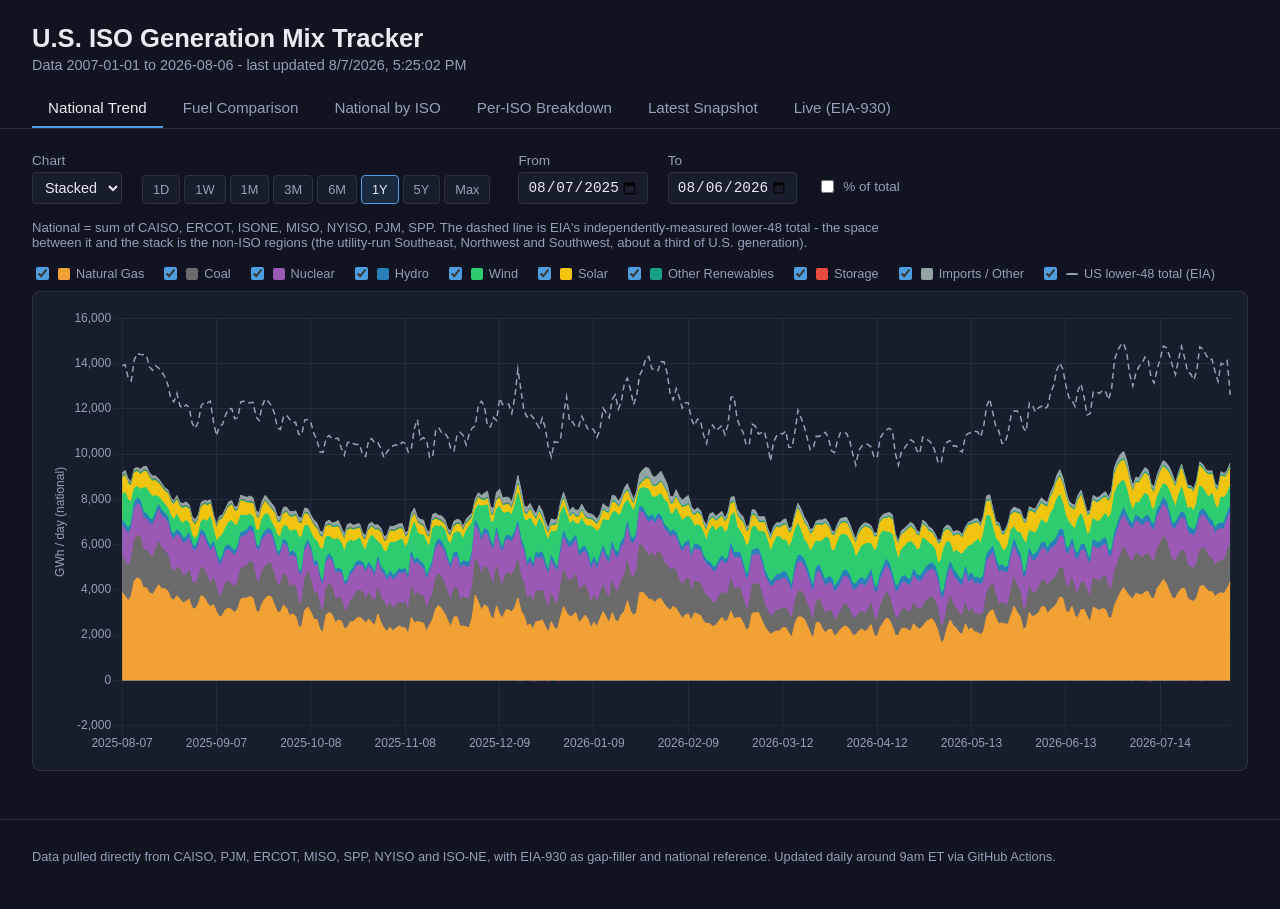
==== docs/index.html @ 676c3f53 "Diagnostic: dump every US48 fuel code with its official name and size The US48 aggregate carries cod" ====
<!DOCTYPE html>
<html lang="en">
<head>
<meta charset="UTF-8">
<meta name="viewport" content="width=device-width, initial-scale=1.0">
<title>U.S. ISO Generation Mix Tracker</title>
<link rel="icon" href="data:image/svg+xml,<svg xmlns='http://www.w3.org/2000/svg' viewBox='0 0 100 100'><text y='.9em' font-size='90'>⚡</text></svg>">
<link rel="stylesheet" href="style.css">
<script src="vendor/chart.umd.min.js"></script>
</head>
<body>
<header>
  <h1>U.S. ISO Generation Mix Tracker</h1>
  <p id="subtitle" class="subtitle">Loading...</p>
  <div id="status-chips" class="status-chips"></div>
</header>

<nav class="tabs">
  <button class="tab-btn active" data-view="national">National Trend</button>
  <button class="tab-btn" data-view="fuel">Fuel Comparison</button>
  <button class="tab-btn" data-view="byiso">National by ISO</button>
  <button class="tab-btn" data-view="iso">Per-ISO Breakdown</button>
  <button class="tab-btn" data-view="snapshot">Latest Snapshot</button>
  <button class="tab-btn" data-view="live">Live (EIA-930)</button>
</nav>

<main>
  <section id="view-national" class="view active">
    <div class="controls">
      <label>Chart
        <select id="national-type">
          <option value="stacked" selected>Stacked</option>
          <option value="lines">Lines</option>
        </select>
      </label>
      <div class="range-presets" id="national-presets"></div>
      <label>From <input type="date" id="national-start"></label>
      <label>To <input type="date" id="national-end"></label>
      <label class="check"><input type="checkbox" id="national-pct"> % of total</label>
    </div>
    <p class="view-note" id="national-note"></p>
    <div class="chart-legend" id="national-legend"></div>
    <div class="chart-wrap"><canvas id="national-chart"></canvas></div>
  </section>

  <section id="view-fuel" class="view">
    <div class="controls">
      <label>Fuel
        <select id="fuel-select"></select>
      </label>
      <label>Chart
        <select id="fuel-type">
          <option value="stacked">Stacked</option>
          <option value="lines" selected>Lines</option>
        </select>
      </label>
      <div class="range-presets" id="fuel-presets"></div>
      <label>From <input type="date" id="fuel-start"></label>
      <label>To <input type="date" id="fuel-end"></label>
      <label class="check"><input type="checkbox" id="fuel-smooth" checked> 7-day average</label>
      <label class="check"><input type="checkbox" id="fuel-pct"> % of each ISO's total</label>
    </div>
    <p class="view-note">One line per ISO for the selected fuel, plus the US lower-48 total (EIA) for national context. Use "% of each ISO's total" to compare mix share across markets of very different size.</p>
    <div class="chart-legend" id="fuel-legend"></div>
    <div class="chart-wrap"><canvas id="fuel-chart"></canvas></div>
  </section>

  <section id="view-byiso" class="view">
    <div class="controls">
      <label>Chart
        <select id="byiso-type">
          <option value="stacked" selected>Stacked</option>
          <option value="lines">Lines</option>
        </select>
      </label>
      <div class="range-presets" id="byiso-presets"></div>
      <label>From <input type="date" id="byiso-start"></label>
      <label>To <input type="date" id="byiso-end"></label>
    </div>
    <p class="view-note">Total daily generation contributed by each ISO. The stacked total here equals the fuel-type total on the National Trend tab for the same dates.</p>
    <div class="chart-legend" id="byiso-legend"></div>
    <div class="chart-wrap"><canvas id="byiso-chart"></canvas></div>
  </section>

  <section id="view-iso" class="view">
    <div class="controls">
      <label>ISO
        <select id="iso-select"></select>
      </label>
      <label>Chart
        <select id="iso-type">
          <option value="stacked" selected>Stacked</option>
          <option value="lines">Lines</option>
        </select>
      </label>
      <div class="range-presets" id="iso-presets"></div>
      <label>From <input type="date" id="iso-start"></label>
      <label>To <input type="date" id="iso-end"></label>
      <label class="check"><input type="checkbox" id="iso-pct"> % of total</label>
    </div>
    <div class="chart-legend" id="iso-legend"></div>
    <div class="chart-wrap"><canvas id="iso-chart"></canvas></div>
  </section>

  <section id="view-snapshot" class="view">
    <h2>Tracked-ISO mix (latest available day per ISO)</h2>
    <div id="snapshot-national-bars" class="snapshot-card national-bars"></div>
    <h2>Per-ISO snapshot</h2>
    <div id="snapshot-grid" class="snapshot-grid"></div>
    <h2>Data freshness &amp; coverage</h2>
    <table id="health-table" class="health-table">
      <thead><tr><th>ISO</th><th>Earliest date</th><th>Latest date</th><th>Days covered</th><th>Unfilled gap days</th></tr></thead>
      <tbody></tbody>
    </table>
    <p class="view-note" id="gaps-note"></p>
  </section>

  <section id="view-live" class="view">
    <div class="controls">
      <button id="live-refresh" class="refresh-btn">Refresh</button>
      <span id="live-status" class="live-status"></span>
      <label>Chart
        <select id="live-type">
          <option value="stacked" selected>Stacked</option>
          <option value="lines">Lines</option>
        </select>
      </label>
    </div>
    <p class="view-note">
      National generation right now, read straight from EIA-930's hourly lower-48
      aggregate - it bypasses the individual ISO publication delays that hold the
      other tabs a day back. EIA typically posts an hour 1-3 hours after it ends.
      Values are average MW over the hour, shown as GW. Nothing is fetched until
      you open this tab or press Refresh.
    </p>

    <div id="live-setup" class="live-setup" hidden>
      <p>
        This tab calls the EIA API from your browser, so it needs your own free
        EIA API key - <a href="https://www.eia.gov/opendata/register.php" target="_blank" rel="noopener">register here</a>
        (instant, email only). The key is stored in this browser's local storage
        and never leaves it except in requests to api.eia.gov; it is not part of
        this site's code.
      </p>
      <div class="live-key-row">
        <input type="text" id="live-key" placeholder="Paste EIA API key" autocomplete="off" spellcheck="false">
        <button id="live-key-save" class="refresh-btn">Save key</button>
      </div>
    </div>

    <div id="live-error" class="live-error" hidden></div>

    <div id="live-panels" hidden>
      <div class="live-top">
        <div class="snapshot-card live-total-card">
          <div class="live-total-label">U.S. lower-48 generation</div>
          <div class="live-total" id="live-total">-</div>
          <div class="as-of" id="live-asof"></div>
        </div>
        <div class="snapshot-card live-bars-card">
          <div id="live-bars"></div>
        </div>
      </div>

      <h2>Last 48 hours</h2>
      <div class="chart-legend" id="live-legend"></div>
      <div class="chart-wrap"><canvas id="live-chart"></canvas></div>
    </div>

    <p class="view-note">
      <button id="live-key-clear" class="link-btn" hidden>Forget the stored EIA key</button>
    </p>
  </section>
</main>

<footer>
  <p>Data pulled directly from CAISO, PJM, ERCOT, MISO, SPP, NYISO and ISO-NE, with EIA-930 as gap-filler and national reference. Updated daily around 9am ET via GitHub Actions.</p>
  <p id="footer-quality"></p>
</footer>

<script src="app.js"></script>
</body>
</html>
---- docs/style.css ----
:root {
  --bg: #0f1420;
  --panel: #171d2b;
  --border: #2a3244;
  --text: #e8ebf1;
  --muted: #93a0b8;
  --accent: #4d9de0;

  --c-natural_gas: #f2a134;
  --c-coal: #6b6b6b;
  --c-nuclear: #9b59b6;
  --c-hydro: #2980b9;
  --c-wind: #2ecc71;
  --c-solar: #f1c40f;
  --c-other_renewables: #16a085;
  --c-storage: #e74c3c;
  --c-imports_other: #95a5a6;

  --iso-CAISO: #f1c40f;
  --iso-ERCOT: #e07b39;
  --iso-ISONE: #4d9de0;
  --iso-MISO: #9b59b6;
  --iso-NYISO: #2ecc71;
  --iso-PJM: #e74c3c;
  --iso-SPP: #16a085;
}

* { box-sizing: border-box; }

body {
  margin: 0;
  font-family: -apple-system, "Segoe UI", Roboto, Helvetica, Arial, sans-serif;
  background: var(--bg);
  color: var(--text);
}

header {
  padding: 24px 32px 8px;
}

h1 { margin: 0 0 4px; font-size: 1.6rem; }
.subtitle { color: var(--muted); margin: 0; font-size: 0.9rem; }

.status-chips { margin-top: 8px; display: flex; flex-wrap: wrap; gap: 6px; }

.chip {
  font-size: 0.75rem;
  padding: 3px 10px;
  border-radius: 12px;
  border: 1px solid var(--border);
  color: var(--muted);
}

.chip.warn { border-color: #8a6d3b; color: #e6a23c; background: rgba(230, 162, 60, 0.08); }
.chip.info { border-color: #3b6d8a; color: #6fb3e0; background: rgba(77, 157, 224, 0.08); }

.tabs {
  display: flex;
  gap: 4px;
  padding: 0 32px;
  border-bottom: 1px solid var(--border);
}

.tab-btn {
  background: transparent;
  border: none;
  color: var(--muted);
  padding: 10px 16px;
  font-size: 0.95rem;
  cursor: pointer;
  border-bottom: 2px solid transparent;
}

.tab-btn.active {
  color: var(--text);
  border-bottom: 2px solid var(--accent);
}

main { padding: 24px 32px 48px; }

.view { display: none; }
.view.active { display: block; }

.controls {
  display: flex;
  flex-wrap: wrap;
  gap: 20px;
  margin-bottom: 16px;
  align-items: center;
}

.controls label {
  color: var(--muted);
  font-size: 0.85rem;
  display: flex;
  flex-direction: column;
  gap: 4px;
}

input[type="date"], select {
  background: var(--panel);
  border: 1px solid var(--border);
  color: var(--text);
  padding: 6px 8px;
  border-radius: 4px;
  font-size: 0.9rem;
}

.controls label.check {
  flex-direction: row;
  align-items: center;
  gap: 6px;
  align-self: flex-end;
  padding-bottom: 8px;
  cursor: pointer;
}

.range-presets {
  display: flex;
  gap: 4px;
  align-self: flex-end;
  margin-right: 8px;
}

.preset-btn {
  background: var(--panel);
  border: 1px solid var(--border);
  color: var(--muted);
  padding: 6px 10px;
  border-radius: 4px;
  font-size: 0.8rem;
  cursor: pointer;
}

.preset-btn:hover { color: var(--text); border-color: var(--accent); }

.preset-btn.active {
  color: var(--text);
  border-color: var(--accent);
  background: rgba(77, 157, 224, 0.15);
}

.chart-legend {
  display: flex;
  flex-wrap: wrap;
  gap: 4px 16px;
  margin: 0 0 8px;
}

.legend-check {
  display: inline-flex;
  align-items: center;
  gap: 6px;
  font-size: 0.8rem;
  color: var(--muted);
  cursor: pointer;
  user-select: none;
}

.legend-check input { accent-color: var(--accent); cursor: pointer; }

.legend-check .swatch {
  width: 12px;
  height: 12px;
  border-radius: 2px;
  display: inline-block;
}

.legend-check .swatch.dashed {
  height: 0;
  border-top: 2px dashed #93a0b8;
  background: transparent !important;
}

.chart-wrap {
  background: var(--panel);
  border: 1px solid var(--border);
  border-radius: 8px;
  padding: 16px;
  height: 480px;
}

h2 { font-size: 1.1rem; margin: 28px 0 12px; color: var(--text); }

.view-note {
  color: var(--muted);
  font-size: 0.82rem;
  margin: 0 0 14px;
  max-width: 900px;
}

.national-bars { max-width: 640px; }

/* Live tab */

.refresh-btn {
  background: rgba(77, 157, 224, 0.15);
  border: 1px solid var(--accent);
  color: var(--text);
  padding: 7px 16px;
  border-radius: 4px;
  font-size: 0.85rem;
  cursor: pointer;
  align-self: flex-end;
}

.refresh-btn:hover:not(:disabled) { background: rgba(77, 157, 224, 0.3); }
.refresh-btn:disabled { opacity: 0.45; cursor: not-allowed; }

.live-status {
  color: var(--muted);
  font-size: 0.82rem;
  align-self: flex-end;
  padding-bottom: 8px;
}

.link-btn {
  background: none;
  border: none;
  color: var(--muted);
  font-size: 0.8rem;
  text-decoration: underline;
  cursor: pointer;
  padding: 0;
}

.link-btn:hover { color: var(--text); }

.live-setup {
  background: var(--panel);
  border: 1px solid var(--border);
  border-radius: 8px;
  padding: 14px 16px;
  margin-bottom: 16px;
  max-width: 720px;
}

.live-setup p { margin: 0 0 10px; color: var(--muted); font-size: 0.82rem; }
.live-setup a { color: var(--accent); }
.live-key-row { display: flex; gap: 8px; flex-wrap: wrap; }

.live-key-row input {
  flex: 1;
  min-width: 220px;
  background: var(--bg);
  border: 1px solid var(--border);
  color: var(--text);
  padding: 7px 10px;
  border-radius: 4px;
  font-size: 0.85rem;
}

.live-error {
  border: 1px solid #8a6d3b;
  background: rgba(230, 162, 60, 0.08);
  color: #e6a23c;
  border-radius: 6px;
  padding: 10px 14px;
  font-size: 0.82rem;
  margin-bottom: 16px;
  max-width: 720px;
}

.live-top {
  display: grid;
  grid-template-columns: minmax(200px, 260px) minmax(340px, 1fr);
  gap: 16px;
  align-items: start;
  margin-bottom: 8px;
}

@media (max-width: 720px) {
  .live-top { grid-template-columns: 1fr; }
}

.live-total-label { color: var(--muted); font-size: 0.8rem; }

.live-total {
  font-size: 2.4rem;
  font-weight: 600;
  margin: 6px 0 2px;
  font-variant-numeric: tabular-nums;
}

.snapshot-grid {
  display: grid;
  grid-template-columns: repeat(auto-fill, minmax(340px, 1fr));
  gap: 16px;
}

.snapshot-card {
  background: var(--panel);
  border: 1px solid var(--border);
  border-radius: 8px;
  padding: 14px;
}

.snapshot-card h3 {
  margin: 0 0 4px;
  font-size: 1rem;
}

.snapshot-card .as-of {
  color: var(--muted);
  font-size: 0.75rem;
  margin-bottom: 10px;
}

.snapshot-card .prelim {
  color: #e6a23c;
  border: 1px solid #8a6d3b;
  border-radius: 8px;
  padding: 0 6px;
  font-size: 0.68rem;
  cursor: help;
}

.bar-row { display: flex; align-items: center; gap: 8px; font-size: 0.78rem; margin: 4px 0; }
.bar-row .label { width: 104px; color: var(--muted); flex-shrink: 0; }
.bar-row .bar-track { flex: 1; min-width: 40px; background: #232b3d; border-radius: 3px; height: 8px; overflow: hidden; }
/* display:block matters - the fill is a span, and an inline box ignores the
   inline width that carries the share. */
.bar-row .bar-fill { display: block; height: 100%; }
.bar-row .value {
  width: 72px;
  text-align: right;
  color: var(--text);
  flex-shrink: 0;
  font-variant-numeric: tabular-nums;
}

.bar-row .value.pct { width: 48px; color: var(--muted); }
.bar-row .value.delta { width: 76px; color: var(--muted); font-size: 0.72rem; }
.bar-row .value.delta.up { color: #e6a23c; }
.bar-row .value.delta.down { color: #6fb3e0; }

.bar-row.total-row {
  margin-top: 8px;
  padding-top: 6px;
  border-top: 1px solid var(--border);
}

.bar-row.total-row .label { color: var(--text); }
.bar-row.total-row .bar-track { background: transparent; }

.health-table {
  width: 100%;
  border-collapse: collapse;
  background: var(--panel);
  border: 1px solid var(--border);
  border-radius: 8px;
  overflow: hidden;
}

.health-table th, .health-table td {
  text-align: left;
  padding: 10px 14px;
  border-bottom: 1px solid var(--border);
  font-size: 0.88rem;
}

.health-table th { color: var(--muted); font-weight: 500; }
.health-table tr.stale td { color: #e6a23c; }

footer {
  padding: 16px 32px 32px;
  color: var(--muted);
  font-size: 0.8rem;
  border-top: 1px solid var(--border);
}
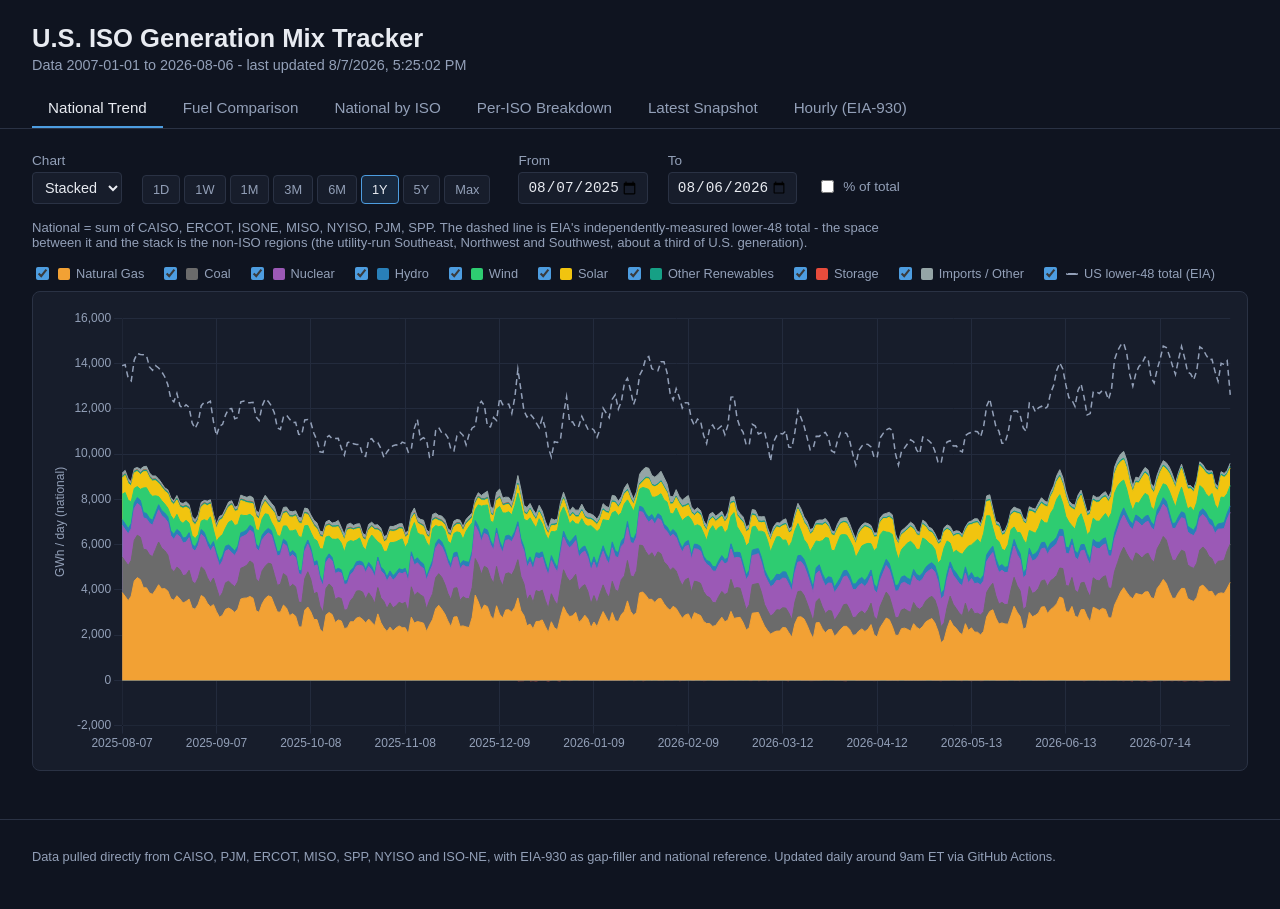
==== commit 6a7a471d: "Make storage discharge-only everywhere, and fix three EIA fuel codes Storage was not one quantity in" ====
--- a/docs/index.html
+++ b/docs/index.html
@@ -21,7 +21,7 @@
   <button class="tab-btn" data-view="byiso">National by ISO</button>
   <button class="tab-btn" data-view="iso">Per-ISO Breakdown</button>
   <button class="tab-btn" data-view="snapshot">Latest Snapshot</button>
-  <button class="tab-btn" data-view="live">Live (EIA-930)</button>
+  <button class="tab-btn" data-view="live">Hourly (EIA-930)</button>
 </nav>
 
 <main>
@@ -127,23 +127,26 @@
       </label>
     </div>
     <p class="view-note">
-      National generation right now, read straight from EIA-930's hourly lower-48
-      aggregate - it bypasses the individual ISO publication delays that hold the
-      other tabs a day back. EIA typically posts an hour 1-3 hours after it ends.
-      Values are average MW over the hour, shown as GW. Nothing is fetched until
-      you open this tab or press Refresh.
+      Hourly national generation from EIA-930's lower-48 aggregate - the hourly
+      shape the other tabs cannot show, since they carry whole settled days.
+      This is <strong>not real time</strong>: EIA publishes the fuel-type
+      breakdown roughly 12-18 hours after the hour ends, so the newest bar here
+      is normally late yesterday evening. The exact lag is printed next to the
+      headline number. Values are average MW over the hour, shown as GW.
+      Nothing is fetched until you open this tab or press Refresh.
     </p>
 
     <div id="live-setup" class="live-setup" hidden>
       <p>
-        This tab calls the EIA API from your browser, so it needs your own free
-        EIA API key - <a href="https://www.eia.gov/opendata/register.php" target="_blank" rel="noopener">register here</a>
-        (instant, email only). The key is stored in this browser's local storage
-        and never leaves it except in requests to api.eia.gov; it is not part of
-        this site's code.
+        This tab calls the EIA API straight from your browser using this site's
+        own EIA key. If that key is ever rejected or rate-limited, you can put
+        your own free key in here instead -
+        <a href="https://www.eia.gov/opendata/register.php" target="_blank" rel="noopener">register here</a>
+        (instant, email only). It is stored in this browser's local storage and
+        never leaves it except in requests to api.eia.gov.
       </p>
       <div class="live-key-row">
-        <input type="text" id="live-key" placeholder="Paste EIA API key" autocomplete="off" spellcheck="false">
+        <input type="text" id="live-key" placeholder="Paste your own EIA API key" autocomplete="off" spellcheck="false">
         <button id="live-key-save" class="refresh-btn">Save key</button>
       </div>
     </div>
@@ -168,7 +171,7 @@
     </div>
 
     <p class="view-note">
-      <button id="live-key-clear" class="link-btn" hidden>Forget the stored EIA key</button>
+      <button id="live-key-clear" class="link-btn" hidden>Forget my own EIA key and go back to the site's</button>
     </p>
   </section>
 </main>
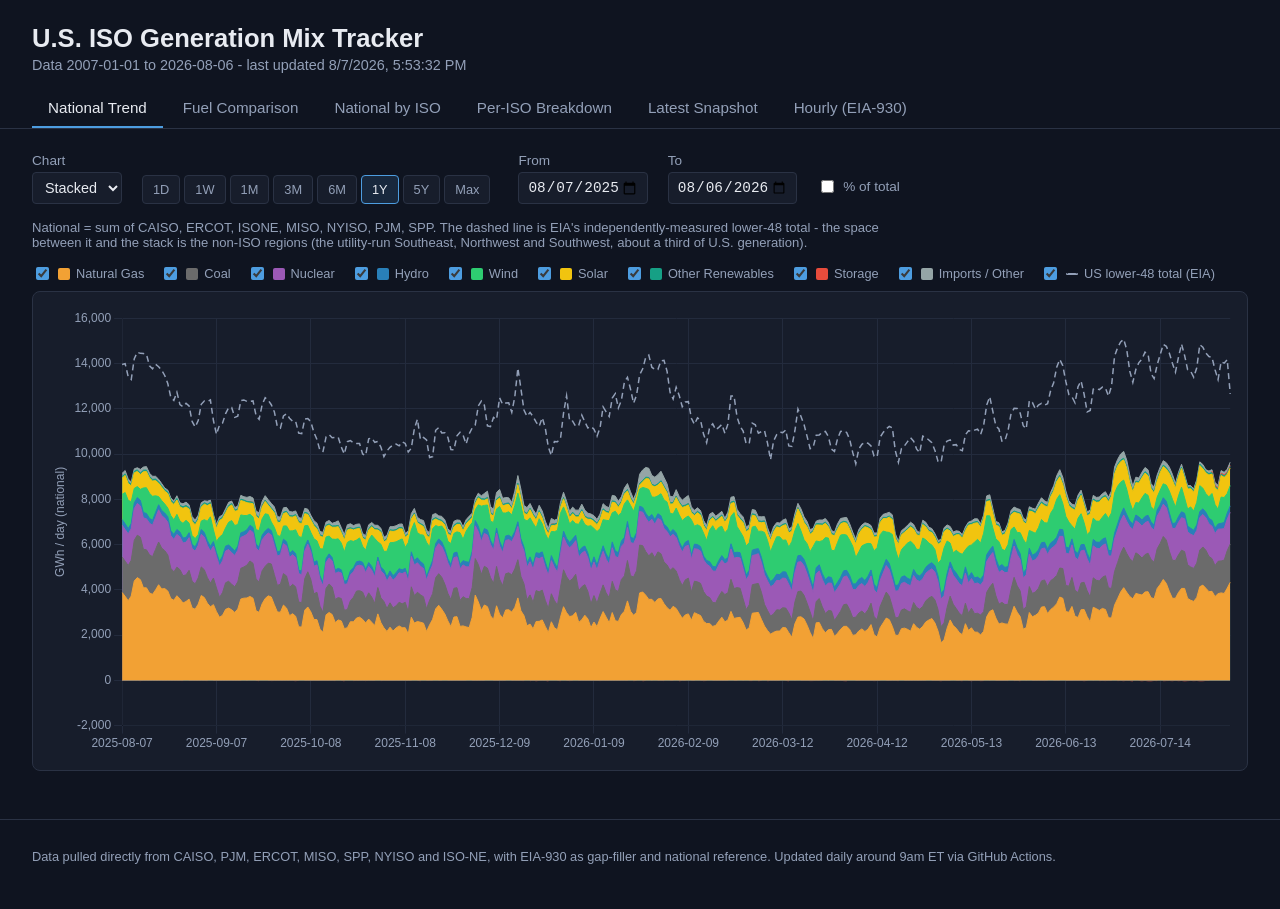
==== commit ca336cb6: "Explain the storage definition on the tab where it confused a reader The Fuel Comparison view with S" ====
--- a/docs/index.html
+++ b/docs/index.html
@@ -61,6 +61,15 @@
       <label class="check"><input type="checkbox" id="fuel-pct"> % of each ISO's total</label>
     </div>
     <p class="view-note">One line per ISO for the selected fuel, plus the US lower-48 total (EIA) for national context. Use "% of each ISO's total" to compare mix share across markets of very different size.</p>
+    <p class="view-note" id="fuel-storage-note" hidden>
+      <strong>Storage here is discharge only</strong> - energy sent out of
+      batteries and pumped hydro, with charging excluded because it is load,
+      not generation. It is not the net battery position, and it never goes
+      below zero. The sources disagree on this (some report net, some report
+      discharge, some report nothing), and mixing them is what previously put
+      EIA's national line far above ISOs sitting below zero. Only ISOs that
+      publish a storage series appear.
+    </p>
     <div class="chart-legend" id="fuel-legend"></div>
     <div class="chart-wrap"><canvas id="fuel-chart"></canvas></div>
   </section>
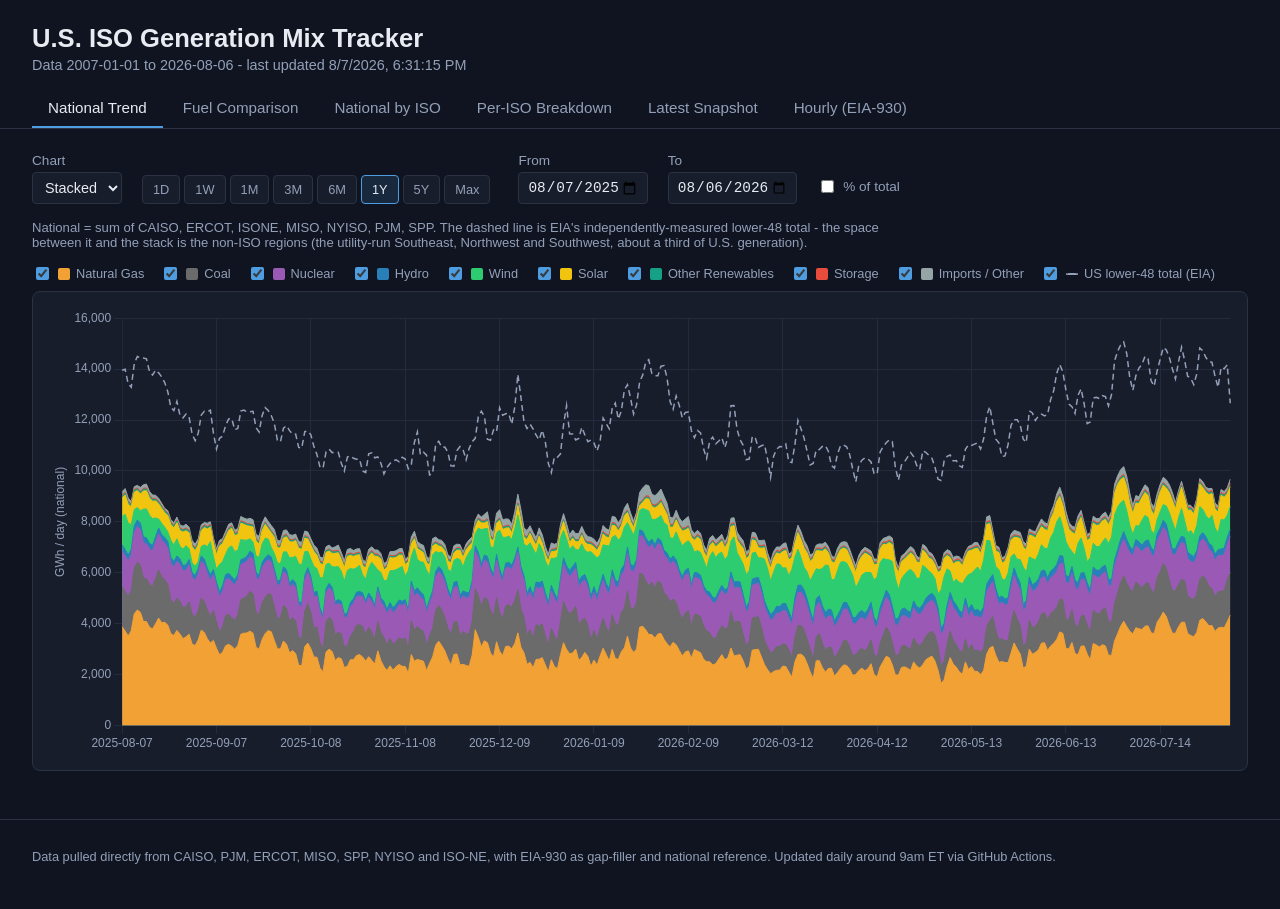
==== commit 1df51705: "Cache-bust the dashboard's own CSS and JS GitHub Pages serves these with a ~10 minute max-age, so fo" ====
--- a/docs/index.html
+++ b/docs/index.html
@@ -5,7 +5,12 @@
 <meta name="viewport" content="width=device-width, initial-scale=1.0">
 <title>U.S. ISO Generation Mix Tracker</title>
 <link rel="icon" href="data:image/svg+xml,<svg xmlns='http://www.w3.org/2000/svg' viewBox='0 0 100 100'><text y='.9em' font-size='90'>⚡</text></svg>">
-<link rel="stylesheet" href="style.css">
+<!-- ?v= is a cache buster: GitHub Pages serves these assets with a ~10 minute
+     max-age, so without it a returning reader can run stale JS against freshly
+     deployed data. Bump the date whenever app.js or style.css changes; the
+     value is arbitrary, only changing it matters. The vendored Chart.js build
+     is deliberately left alone - it never changes, so it should stay cached. -->
+<link rel="stylesheet" href="style.css?v=2026-08-07">
 <script src="vendor/chart.umd.min.js"></script>
 </head>
 <body>
@@ -190,6 +195,6 @@
   <p id="footer-quality"></p>
 </footer>
 
-<script src="app.js"></script>
+<script src="app.js?v=2026-08-07"></script>
 </body>
 </html>
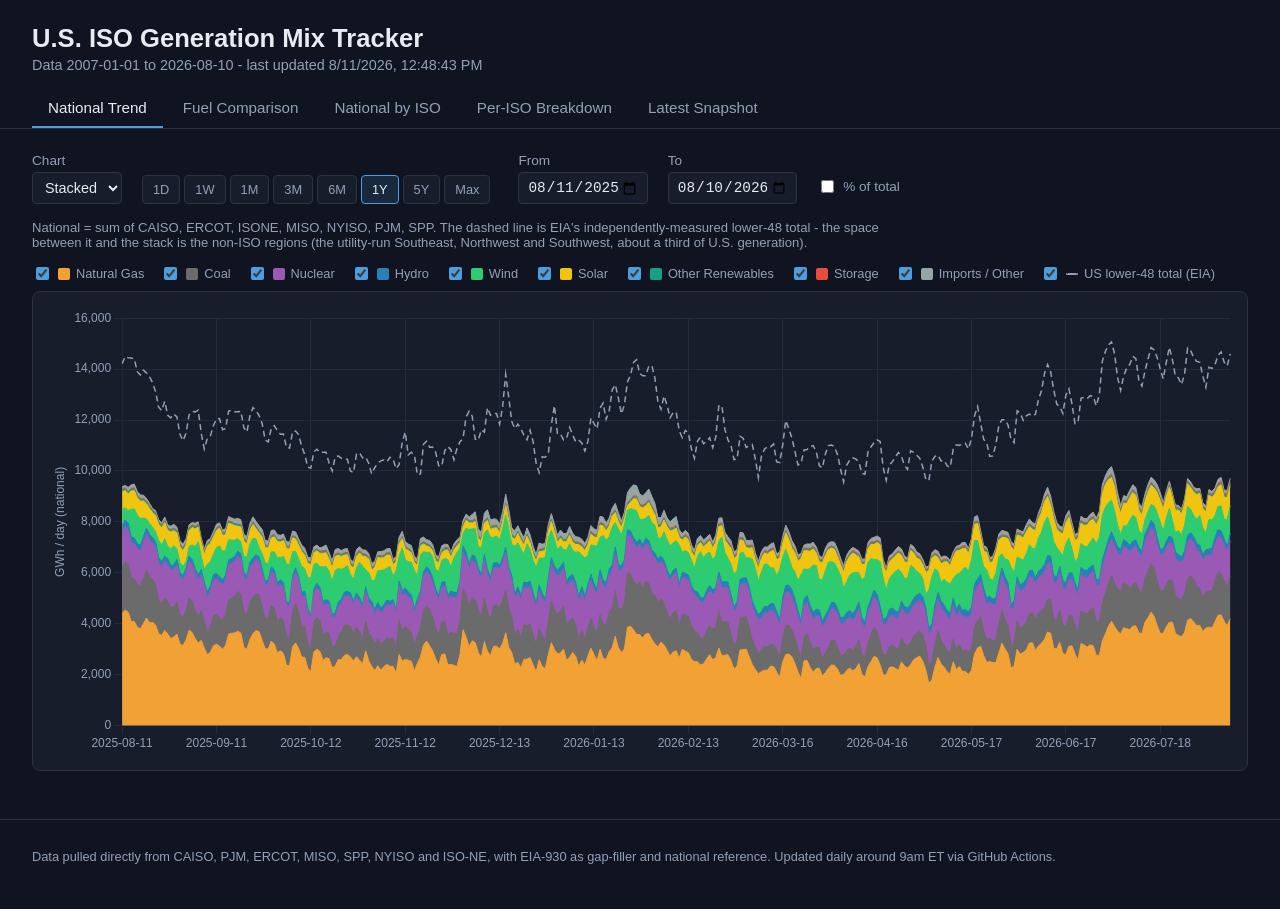
==== commit 5f369d80: "Remove the Hourly tab; add a US lower-48 snapshot with daily change The Hourly tab is gone. It could" ====
--- a/docs/index.html
+++ b/docs/index.html
@@ -10,7 +10,7 @@
      deployed data. Bump the date whenever app.js or style.css changes; the
      value is arbitrary, only changing it matters. The vendored Chart.js build
      is deliberately left alone - it never changes, so it should stay cached. -->
-<link rel="stylesheet" href="style.css?v=2026-08-07">
+<link rel="stylesheet" href="style.css?v=2026-08-11">
 <script src="vendor/chart.umd.min.js"></script>
 </head>
 <body>
@@ -26,7 +26,6 @@
   <button class="tab-btn" data-view="byiso">National by ISO</button>
   <button class="tab-btn" data-view="iso">Per-ISO Breakdown</button>
   <button class="tab-btn" data-view="snapshot">Latest Snapshot</button>
-  <button class="tab-btn" data-view="live">Hourly (EIA-930)</button>
 </nav>
 
 <main>
@@ -117,7 +116,12 @@
   </section>
 
   <section id="view-snapshot" class="view">
+    <h2 id="snapshot-us48-heading" hidden>U.S. lower-48 total (EIA)</h2>
+    <p class="view-note" id="snapshot-us48-note" hidden></p>
+    <div id="snapshot-us48-bars" class="snapshot-card national-bars" hidden></div>
+
     <h2>Tracked-ISO mix (latest available day per ISO)</h2>
+    <p class="view-note">The seven ISOs this site pulls directly, summed. Smaller than the EIA total above, which also covers the utility-run Southeast, Northwest and Southwest.</p>
     <div id="snapshot-national-bars" class="snapshot-card national-bars"></div>
     <h2>Per-ISO snapshot</h2>
     <div id="snapshot-grid" class="snapshot-grid"></div>
@@ -129,65 +133,6 @@
     <p class="view-note" id="gaps-note"></p>
   </section>
 
-  <section id="view-live" class="view">
-    <div class="controls">
-      <button id="live-refresh" class="refresh-btn">Refresh</button>
-      <span id="live-status" class="live-status"></span>
-      <label>Chart
-        <select id="live-type">
-          <option value="stacked" selected>Stacked</option>
-          <option value="lines">Lines</option>
-        </select>
-      </label>
-    </div>
-    <p class="view-note">
-      Hourly national generation from EIA-930's lower-48 aggregate - the hourly
-      shape the other tabs cannot show, since they carry whole settled days.
-      This is <strong>not real time</strong>: EIA publishes the fuel-type
-      breakdown roughly 12-18 hours after the hour ends, so the newest bar here
-      is normally late yesterday evening. The exact lag is printed next to the
-      headline number. Values are average MW over the hour, shown as GW.
-      Nothing is fetched until you open this tab or press Refresh.
-    </p>
-
-    <div id="live-setup" class="live-setup" hidden>
-      <p>
-        This tab calls the EIA API straight from your browser using this site's
-        own EIA key. If that key is ever rejected or rate-limited, you can put
-        your own free key in here instead -
-        <a href="https://www.eia.gov/opendata/register.php" target="_blank" rel="noopener">register here</a>
-        (instant, email only). It is stored in this browser's local storage and
-        never leaves it except in requests to api.eia.gov.
-      </p>
-      <div class="live-key-row">
-        <input type="text" id="live-key" placeholder="Paste your own EIA API key" autocomplete="off" spellcheck="false">
-        <button id="live-key-save" class="refresh-btn">Save key</button>
-      </div>
-    </div>
-
-    <div id="live-error" class="live-error" hidden></div>
-
-    <div id="live-panels" hidden>
-      <div class="live-top">
-        <div class="snapshot-card live-total-card">
-          <div class="live-total-label">U.S. lower-48 generation</div>
-          <div class="live-total" id="live-total">-</div>
-          <div class="as-of" id="live-asof"></div>
-        </div>
-        <div class="snapshot-card live-bars-card">
-          <div id="live-bars"></div>
-        </div>
-      </div>
-
-      <h2>Last 48 hours</h2>
-      <div class="chart-legend" id="live-legend"></div>
-      <div class="chart-wrap"><canvas id="live-chart"></canvas></div>
-    </div>
-
-    <p class="view-note">
-      <button id="live-key-clear" class="link-btn" hidden>Forget my own EIA key and go back to the site's</button>
-    </p>
-  </section>
 </main>
 
 <footer>
@@ -195,6 +140,6 @@
   <p id="footer-quality"></p>
 </footer>
 
-<script src="app.js?v=2026-08-07"></script>
+<script src="app.js?v=2026-08-11"></script>
 </body>
 </html>
--- a/docs/style.css
+++ b/docs/style.css
@@ -191,100 +191,12 @@
 
 .national-bars { max-width: 640px; }
 
-/* Live tab */
-
-.refresh-btn {
-  background: rgba(77, 157, 224, 0.15);
-  border: 1px solid var(--accent);
-  color: var(--text);
-  padding: 7px 16px;
-  border-radius: 4px;
-  font-size: 0.85rem;
-  cursor: pointer;
-  align-self: flex-end;
-}
-
-.refresh-btn:hover:not(:disabled) { background: rgba(77, 157, 224, 0.3); }
-.refresh-btn:disabled { opacity: 0.45; cursor: not-allowed; }
-
-.live-status {
-  color: var(--muted);
-  font-size: 0.82rem;
-  align-self: flex-end;
-  padding-bottom: 8px;
-}
-
-.link-btn {
-  background: none;
-  border: none;
-  color: var(--muted);
-  font-size: 0.8rem;
-  text-decoration: underline;
-  cursor: pointer;
-  padding: 0;
-}
-
-.link-btn:hover { color: var(--text); }
-
-.live-setup {
-  background: var(--panel);
-  border: 1px solid var(--border);
-  border-radius: 8px;
-  padding: 14px 16px;
-  margin-bottom: 16px;
-  max-width: 720px;
-}
-
-.live-setup p { margin: 0 0 10px; color: var(--muted); font-size: 0.82rem; }
-.live-setup a { color: var(--accent); }
-.live-key-row { display: flex; gap: 8px; flex-wrap: wrap; }
-
-.live-key-row input {
-  flex: 1;
-  min-width: 220px;
-  background: var(--bg);
-  border: 1px solid var(--border);
-  color: var(--text);
-  padding: 7px 10px;
-  border-radius: 4px;
-  font-size: 0.85rem;
-}
-
-.live-error {
-  border: 1px solid #8a6d3b;
-  background: rgba(230, 162, 60, 0.08);
-  color: #e6a23c;
-  border-radius: 6px;
-  padding: 10px 14px;
-  font-size: 0.82rem;
-  margin-bottom: 16px;
-  max-width: 720px;
-}
-
-.live-top {
-  display: grid;
-  grid-template-columns: minmax(200px, 260px) minmax(340px, 1fr);
-  gap: 16px;
-  align-items: start;
-  margin-bottom: 8px;
-}
-
-@media (max-width: 720px) {
-  .live-top { grid-template-columns: 1fr; }
-}
-
-.live-total-label { color: var(--muted); font-size: 0.8rem; }
-
-.live-total {
-  font-size: 2.4rem;
-  font-weight: 600;
-  margin: 6px 0 2px;
-  font-variant-numeric: tabular-nums;
-}
-
+/* 380px, not 340: the snapshot rows carry a day-over-day change column, and
+   the fixed columns (label + value + share + change) plus gaps need room
+   before the bar track can claim its minimum width. */
 .snapshot-grid {
   display: grid;
-  grid-template-columns: repeat(auto-fill, minmax(340px, 1fr));
+  grid-template-columns: repeat(auto-fill, minmax(380px, 1fr));
   gap: 16px;
 }
 
@@ -334,6 +246,17 @@
 .bar-row .value.delta.up { color: #e6a23c; }
 .bar-row .value.delta.down { color: #6fb3e0; }
 
+/* On a phone the fixed columns no longer fit beside a usable bar. Tighten
+   them rather than let the row scroll sideways or crush the track. */
+@media (max-width: 460px) {
+  .bar-row { gap: 6px; font-size: 0.72rem; }
+  .bar-row .label { width: 76px; }
+  .bar-row .value { width: 58px; }
+  .bar-row .value.pct { width: 38px; }
+  .bar-row .value.delta { width: 58px; font-size: 0.66rem; }
+  .snapshot-grid { grid-template-columns: 1fr; }
+}
+
 .bar-row.total-row {
   margin-top: 8px;
   padding-top: 6px;
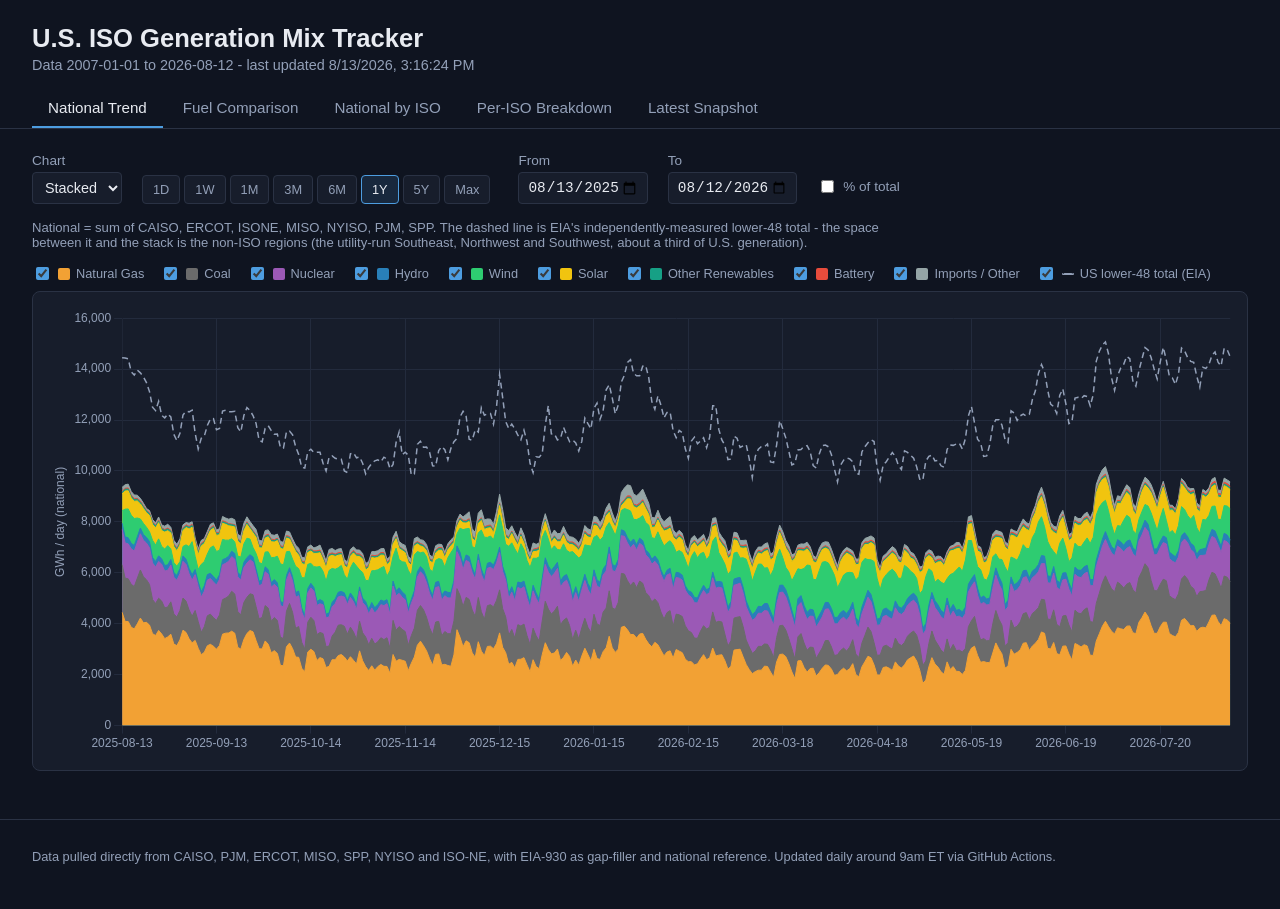
==== commit ac572d48: "Rename the storage bucket to Battery and reconcile it across sources The dashboard drew EIA's nation" ====
--- a/docs/index.html
+++ b/docs/index.html
@@ -10,7 +10,7 @@
      deployed data. Bump the date whenever app.js or style.css changes; the
      value is arbitrary, only changing it matters. The vendored Chart.js build
      is deliberately left alone - it never changes, so it should stay cached. -->
-<link rel="stylesheet" href="style.css?v=2026-08-11">
+<link rel="stylesheet" href="style.css?v=2026-08-13">
 <script src="vendor/chart.umd.min.js"></script>
 </head>
 <body>
@@ -65,14 +65,19 @@
       <label class="check"><input type="checkbox" id="fuel-pct"> % of each ISO's total</label>
     </div>
     <p class="view-note">One line per ISO for the selected fuel, plus the US lower-48 total (EIA) for national context. Use "% of each ISO's total" to compare mix share across markets of very different size.</p>
-    <p class="view-note" id="fuel-storage-note" hidden>
-      <strong>Storage here is discharge only</strong> - energy sent out of
-      batteries and pumped hydro, with charging excluded because it is load,
-      not generation. It is not the net battery position, and it never goes
-      below zero. The sources disagree on this (some report net, some report
-      discharge, some report nothing), and mixing them is what previously put
-      EIA's national line far above ISOs sitting below zero. Only ISOs that
-      publish a storage series appear.
+    <p class="view-note" id="fuel-battery-note" hidden>
+      <strong>Battery here is discharge only</strong> - energy sent out of the
+      fleet, with charging excluded because it is load, not generation. It
+      never goes below zero, and it is not the net battery position. Pumped
+      hydro is not in this bucket; every ISO reports it inside Hydro, so
+      EIA's pumped storage is filed there too.
+      <br>
+      <strong>The national line is a floor, not a total.</strong> CAISO, PJM
+      and NYISO report no battery series to EIA-930 at all, so EIA's lower-48
+      figure omits the largest battery fleet in the country. Expect it to run
+      below the ISO lines rather than above them - that is a reporting gap at
+      the source, not a measurement. ERCOT, SPP and ISO-NE have no battery
+      column in their own feeds either, so their lines come from EIA.
     </p>
     <div class="chart-legend" id="fuel-legend"></div>
     <div class="chart-wrap"><canvas id="fuel-chart"></canvas></div>
@@ -116,6 +121,19 @@
   </section>
 
   <section id="view-snapshot" class="view">
+    <div class="controls">
+      <label>Change vs
+        <select id="snapshot-period">
+          <option value="1D" selected>Previous day</option>
+          <option value="1W">A week earlier</option>
+          <option value="1M">A month earlier</option>
+          <option value="1Y">A year earlier</option>
+          <option value="all">All four</option>
+        </select>
+      </label>
+    </div>
+    <p class="view-note">Each area is compared against its own latest day shifted back, not against a fixed calendar date, because the ISOs publish on different delays. Hover a change to see the exact day it is measured against.</p>
+
     <h2 id="snapshot-us48-heading" hidden>U.S. lower-48 total (EIA)</h2>
     <p class="view-note" id="snapshot-us48-note" hidden></p>
     <div id="snapshot-us48-bars" class="snapshot-card national-bars" hidden></div>
@@ -140,6 +158,6 @@
   <p id="footer-quality"></p>
 </footer>
 
-<script src="app.js?v=2026-08-11"></script>
+<script src="app.js?v=2026-08-13"></script>
 </body>
 </html>
--- a/docs/style.css
+++ b/docs/style.css
@@ -13,7 +13,7 @@
   --c-wind: #2ecc71;
   --c-solar: #f1c40f;
   --c-other_renewables: #16a085;
-  --c-storage: #e74c3c;
+  --c-battery: #e74c3c;
   --c-imports_other: #95a5a6;
 
   --iso-CAISO: #f1c40f;
@@ -191,6 +191,10 @@
 
 .national-bars { max-width: 640px; }
 
+/* The head row only exists when several change columns are on - that is the
+   signal the panel needs the extra width. */
+.national-bars:has(.head-row) { max-width: 940px; }
+
 /* 380px, not 340: the snapshot rows carry a day-over-day change column, and
    the fixed columns (label + value + share + change) plus gaps need room
    before the bar track can claim its minimum width. */
@@ -199,6 +203,22 @@
   grid-template-columns: repeat(auto-fill, minmax(380px, 1fr));
   gap: 16px;
 }
+
+/* Set when more than one change column is on: each costs 76px of fixed
+   width, which the 380px card does not have to give. */
+.snapshot-grid.wide {
+  grid-template-columns: repeat(auto-fill, minmax(620px, 1fr));
+}
+
+.bar-row.head-row {
+  color: var(--muted);
+  font-size: 0.7rem;
+  text-transform: uppercase;
+  letter-spacing: 0.04em;
+  margin-bottom: 2px;
+}
+
+.bar-row.head-row .value { color: var(--muted); }
 
 .snapshot-card {
   background: var(--panel);
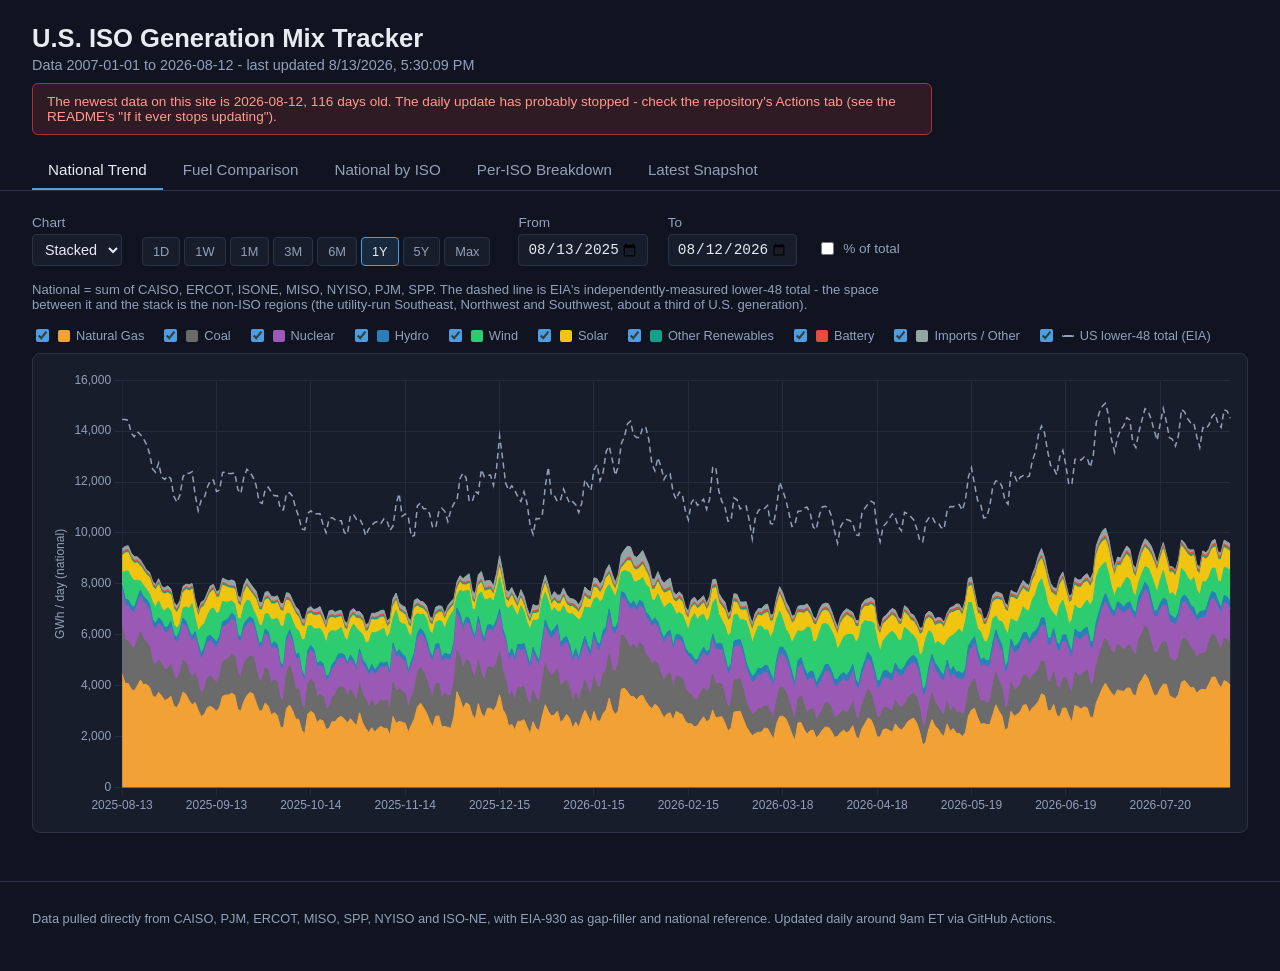
==== commit 2966886d: "Read the snapshot as mix share, and say so when the data stops moving Two additions to the Latest Sn" ====
--- a/docs/index.html
+++ b/docs/index.html
@@ -10,13 +10,17 @@
      deployed data. Bump the date whenever app.js or style.css changes; the
      value is arbitrary, only changing it matters. The vendored Chart.js build
      is deliberately left alone - it never changes, so it should stay cached. -->
-<link rel="stylesheet" href="style.css?v=2026-08-13">
+<link rel="stylesheet" href="style.css?v=2026-08-14">
 <script src="vendor/chart.umd.min.js"></script>
 </head>
 <body>
 <header>
   <h1>U.S. ISO Generation Mix Tracker</h1>
   <p id="subtitle" class="subtitle">Loading...</p>
+  <!-- Shown only when the newest data is older than it should be. The daily
+       job going quiet is the one failure a reader cannot otherwise see: every
+       ISO freezes together, so nothing on the page looks out of place. -->
+  <div id="stale-banner" class="banner" hidden></div>
   <div id="status-chips" class="status-chips"></div>
 </header>
 
@@ -128,11 +132,18 @@
           <option value="1W">A week earlier</option>
           <option value="1M">A month earlier</option>
           <option value="1Y">A year earlier</option>
-          <option value="all">All four</option>
+          <option value="all">All four (1D / 1W / 1M / 1Y)</option>
+        </select>
+      </label>
+      <label>Change shown as
+        <select id="snapshot-mode">
+          <option value="energy" selected>Energy (GWh)</option>
+          <option value="share">Share of mix (pp)</option>
         </select>
       </label>
     </div>
     <p class="view-note">Each area is compared against its own latest day shifted back, not against a fixed calendar date, because the ISOs publish on different delays. Hover a change to see the exact day it is measured against.</p>
+    <p class="view-note" id="snapshot-mode-note"></p>
 
     <h2 id="snapshot-us48-heading" hidden>U.S. lower-48 total (EIA)</h2>
     <p class="view-note" id="snapshot-us48-note" hidden></p>
@@ -158,6 +169,6 @@
   <p id="footer-quality"></p>
 </footer>
 
-<script src="app.js?v=2026-08-13"></script>
+<script src="app.js?v=2026-08-14"></script>
 </body>
 </html>
--- a/docs/style.css
+++ b/docs/style.css
@@ -43,6 +43,20 @@
 
 .status-chips { margin-top: 8px; display: flex; flex-wrap: wrap; gap: 6px; }
 
+/* Staleness banner. Loud enough that a reader who did not build this site
+   cannot mistake frozen data for current data, and absent entirely on a
+   normal day. */
+.banner {
+  margin-top: 10px;
+  padding: 10px 14px;
+  border-radius: 6px;
+  font-size: 0.85rem;
+  max-width: 900px;
+}
+
+.banner.warn { border: 1px solid #8a6d3b; color: #e6a23c; background: rgba(230, 162, 60, 0.1); }
+.banner.alarm { border: 1px solid #a33; color: #ff9a8f; background: rgba(231, 76, 60, 0.14); }
+
 .chip {
   font-size: 0.75rem;
   padding: 3px 10px;
@@ -191,9 +205,10 @@
 
 .national-bars { max-width: 640px; }
 
-/* The head row only exists when several change columns are on - that is the
-   signal the panel needs the extra width. */
-.national-bars:has(.head-row) { max-width: 940px; }
+/* Set by renderBarRows when several change columns are on. (The head row is
+   no longer the signal for this: share mode prints one to carry its unit even
+   with a single column, which needs no extra width.) */
+.national-bars.multi-col { max-width: 940px; }
 
 /* 380px, not 340: the snapshot rows carry a day-over-day change column, and
    the fixed columns (label + value + share + change) plus gaps need room
@@ -219,6 +234,7 @@
 }
 
 .bar-row.head-row .value { color: var(--muted); }
+.bar-row.head-row .unit { text-transform: none; }
 
 .snapshot-card {
   background: var(--panel);
@@ -277,6 +293,14 @@
   .snapshot-grid { grid-template-columns: 1fr; }
 }
 
+/* With all four change columns on, a phone cannot show both the bar and the
+   numbers. The numbers are the point, so the track yields rather than
+   squeezing every fuel label onto two lines. */
+@media (max-width: 700px) {
+  .snapshot-grid.wide .bar-track,
+  .national-bars.multi-col .bar-track { display: none; }
+}
+
 .bar-row.total-row {
   margin-top: 8px;
   padding-top: 6px;
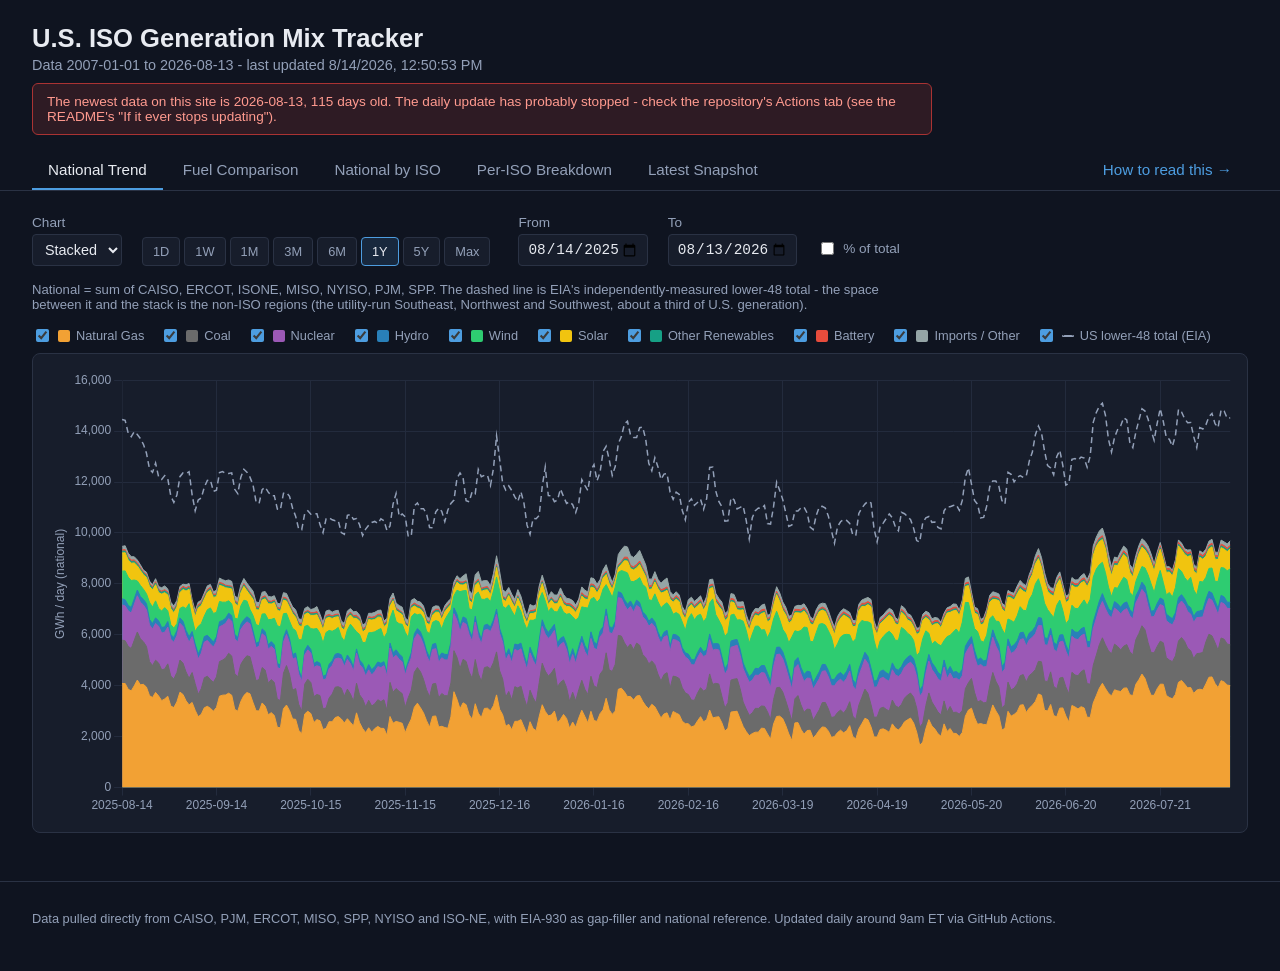
==== commit 1bcc7129: "Add a reader's guide, and stop the page scrolling sideways on a phone The dashboard link is the thin" ====
--- a/docs/index.html
+++ b/docs/index.html
@@ -30,6 +30,9 @@
   <button class="tab-btn" data-view="byiso">National by ISO</button>
   <button class="tab-btn" data-view="iso">Per-ISO Breakdown</button>
   <button class="tab-btn" data-view="snapshot">Latest Snapshot</button>
+  <!-- Not a tab: the reader guide, so someone sent this link has the
+       explanation without needing the repository. -->
+  <a class="tab-btn guide-link" href="guide.html">How to read this &rarr;</a>
 </nav>
 
 <main>
--- a/docs/style.css
+++ b/docs/style.css
@@ -68,12 +68,22 @@
 .chip.warn { border-color: #8a6d3b; color: #e6a23c; background: rgba(230, 162, 60, 0.08); }
 .chip.info { border-color: #3b6d8a; color: #6fb3e0; background: rgba(77, 157, 224, 0.08); }
 
+/* The tab row is wider than a phone even before the guide link (542px of
+   labels against a 390px viewport), and a flex row that cannot fit widens
+   the whole document - which is why the entire page used to scroll sideways
+   on a phone, charts and all. It scrolls within itself instead. */
 .tabs {
   display: flex;
   gap: 4px;
   padding: 0 32px;
   border-bottom: 1px solid var(--border);
-}
+  overflow-x: auto;
+  scrollbar-width: none;
+}
+
+.tabs::-webkit-scrollbar { display: none; }
+
+.tab-btn { white-space: nowrap; }
 
 .tab-btn {
   background: transparent;
@@ -89,6 +99,10 @@
   color: var(--text);
   border-bottom: 2px solid var(--accent);
 }
+
+/* Pushed to the far end: it leaves the dashboard rather than switching a
+   view, and shouldn't read as one more tab in the sequence. */
+.tabs .guide-link { margin-left: auto; color: var(--accent); }
 
 main { padding: 24px 32px 48px; }
 
@@ -129,8 +143,12 @@
   cursor: pointer;
 }
 
+/* Eight preset pills are ~370px in a row - wider than a small phone, and an
+   unwrappable row sets the page's minimum width. It wraps instead; on any
+   screen with room it still sits on one line. */
 .range-presets {
   display: flex;
+  flex-wrap: wrap;
   gap: 4px;
   align-self: flex-end;
   margin-right: 8px;
@@ -213,16 +231,20 @@
 /* 380px, not 340: the snapshot rows carry a day-over-day change column, and
    the fixed columns (label + value + share + change) plus gaps need room
    before the bar track can claim its minimum width. */
+/* min(..., 100%) on the track minimum, not a bare width: a minmax floor wider
+   than its container is a floor the grid honours anyway, pushing the page out
+   sideways. This way the last breakpoint is always "one column, container
+   width", with no media query needed to say so. */
 .snapshot-grid {
   display: grid;
-  grid-template-columns: repeat(auto-fill, minmax(380px, 1fr));
+  grid-template-columns: repeat(auto-fill, minmax(min(380px, 100%), 1fr));
   gap: 16px;
 }
 
 /* Set when more than one change column is on: each costs 76px of fixed
    width, which the 380px card does not have to give. */
 .snapshot-grid.wide {
-  grid-template-columns: repeat(auto-fill, minmax(620px, 1fr));
+  grid-template-columns: repeat(auto-fill, minmax(min(620px, 100%), 1fr));
 }
 
 .bar-row.head-row {
@@ -290,15 +312,28 @@
   .bar-row .value { width: 58px; }
   .bar-row .value.pct { width: 38px; }
   .bar-row .value.delta { width: 58px; font-size: 0.66rem; }
-  .snapshot-grid { grid-template-columns: 1fr; }
+  /* The grid needs no override here - its minmax floors are capped at 100%. */
+
+  /* The page gutter is 64px of a 360px screen. Give it back. */
+  header { padding: 20px 16px 8px; }
+  .tabs { padding: 0 16px; }
+  main { padding: 20px 16px 40px; }
+  footer { padding: 16px 16px 32px; }
 }
 
 /* With all four change columns on, a phone cannot show both the bar and the
    numbers. The numbers are the point, so the track yields rather than
-   squeezing every fuel label onto two lines. */
+   squeezing every fuel label onto two lines - and past that, the card itself
+   scrolls. Four periods of change is a wide table by nature; the fix is to
+   let it scroll inside its own panel, never to let it drag the page sideways
+   (which it did, taking every chart with it). */
 @media (max-width: 700px) {
   .snapshot-grid.wide .bar-track,
   .national-bars.multi-col .bar-track { display: none; }
+
+  .snapshot-card { overflow-x: auto; }
+  .snapshot-grid.wide .bar-row,
+  .national-bars.multi-col .bar-row { min-width: max-content; }
 }
 
 .bar-row.total-row {
@@ -310,6 +345,34 @@
 .bar-row.total-row .label { color: var(--text); }
 .bar-row.total-row .bar-track { background: transparent; }
 
+/* guide.html - the reader-facing explainer. Prose, so it gets a measure that
+   is comfortable to read rather than the dashboard's full width. */
+.guide { max-width: 820px; font-size: 0.92rem; line-height: 1.55; }
+.guide .lede { font-size: 1rem; color: var(--text); }
+.guide h2 { margin-top: 34px; }
+.guide dt { color: var(--text); font-weight: 600; margin-top: 14px; }
+.guide dd { margin: 4px 0 0; color: var(--muted); }
+.guide ul { color: var(--muted); padding-left: 20px; }
+.guide li { margin: 6px 0; }
+.guide p { color: var(--muted); }
+.guide a { color: var(--accent); }
+.guide strong { color: var(--text); }
+
+.guide .callout {
+  border: 1px solid var(--border);
+  border-left: 3px solid var(--accent);
+  background: var(--panel);
+  border-radius: 6px;
+  padding: 4px 16px;
+  margin: 14px 0;
+}
+
+.guide .muted-note { font-size: 0.85rem; opacity: 0.85; }
+
+/* The guide's nav holds a link, not tab buttons - keep it looking the same. */
+.tabs a.tab-btn { text-decoration: none; display: inline-block; }
+.tabs a.tab-btn:hover { color: var(--text); }
+
 .health-table {
   width: 100%;
   border-collapse: collapse;
@@ -318,6 +381,11 @@
   border-radius: 8px;
   overflow: hidden;
 }
+
+/* Five columns of dates don't compress below about 400px, so the table gets
+   its own scroll rather than widening the page behind it. */
+.health-table { display: block; overflow-x: auto; }
+.health-table thead, .health-table tbody { display: table; width: 100%; }
 
 .health-table th, .health-table td {
   text-align: left;
